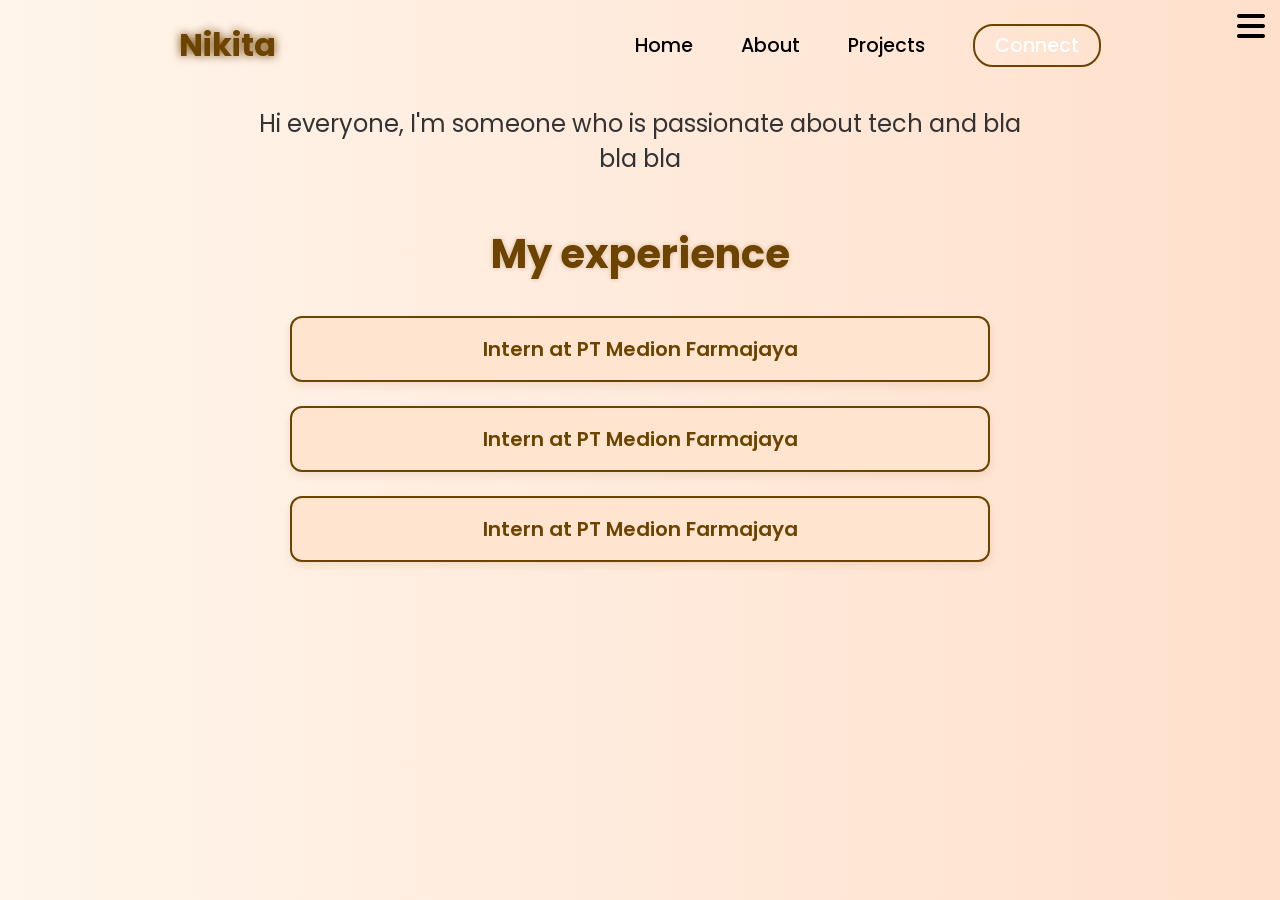
==== about.html @ f9748434 "Add files via upload" ====
<!DOCTYPE html>
<html lang="en">
<head>
  <meta charset="UTF-8" />
  <meta name="viewport" content="width=device-width, initial-scale=1.0" />
  <title>Amelia Portfolio</title>

  <!-- External Styles & AOS -->
  <link rel="stylesheet" href="style.css" />
  <link rel="stylesheet" href="https://cdnjs.cloudflare.com/ajax/libs/font-awesome/6.7.1/css/all.min.css" />
  <link rel="stylesheet" href="https://unpkg.com/aos@next/dist/aos.css" />
</head>
<body>
    <div id="navbar-placeholder"></div>

  <!-- MAIN CONTENT -->
  <p class="p-about">Hi everyone, I'm someone who is passionate about tech and bla bla bla</p>
  <h2 class="about-header">My experience</h2>
  <div class="experience-box">
    <div class="experience-header"><h1>Intern at PT Medion Farmajaya</h1></div>
    <div class="experience-header"><h1>Intern at PT Medion Farmajaya</h1></div>
    <div class="experience-header"><h1>Intern at PT Medion Farmajaya</h1></div>
  </div>
  <script>
    fetch("navbar.html")
              .then(response => response.text())
              .then(data => {
                document.getElementById("navbar-placeholder").innerHTML = data;
              });
  </script>

  <!-- AOS + NAV JS -->
  <script src="https://unpkg.com/aos@next/dist/aos.js"></script>
  <script>
    AOS.init();

    // NAVBAR TOGGLE
    const hamburg = document.getElementById("hamburg");
    const cancel = document.getElementById("cancel");
    const dropdown = document.getElementById("dropdown");

    hamburg.addEventListener("click", () => {
      dropdown.style.transform = "translateY(0)";
    });

    cancel.addEventListener("click", () => {
      dropdown.style.transform = "translateY(-500px)";
    });
  </script>
</body>
</html>
---- style.css ----
@import url('https://fonts.googleapis.com/css2?family=Poppins:wght@100;200;300;400;500;600&display=swap');

*{
    padding: 0;
    margin: 0;
    font-family: 'Poppins', sans-serif;
    box-sizing: border-box;
}

html{
    overflow-x: hidden;
}

body{
    width: 100%;
    height: 100vh;
    overflow: hidden;
    background: linear-gradient(to right, rgb(255,255,255), rgb(254,215,173));
}

nav{
    width: 100%;
    height: 10vh;
    position: sticky;
}


.nav-container{
    width: 100%;
    height: 100%;
    display: flex;
    justify-content: space-around;
    align-items: center;
}

.logo{
    color: black;
    font-size: 2rem;
    font-weight: bolder;
}

.logo span{
    color: rgb(109,67, 0);
    text-shadow: 0 0 10px rgb(109,67, 0);
}

.hamburg, .cancel{
    cursor: pointer;
    position: absolute;
    right: 15px;
    top: 10px;
    color: black;
    font-size: 2rem;
    display: none;
}

.nav-container .links {
    display: flex;
    gap: 3rem;
    align-items: center;
}

.nav-container .links a{
    position: relative;
    font-size: 1.2rem;
    color: black;
    text-decoration: none;
    font-weight: 500;
    transform: 0.3s linear;
}

.nav-container .links a::before{
    position: absolute;
    content: "";
    bottom: -3px;
    left: 0;
    width: 0%;
    height: 3px;
    background-color: rgb(109,67, 0);
    transition: 0.2s linear;
}

.nav-container .links a:hover::before{
    width: 100%;
}

.nav-container .contact-btn{
    background-color: transparent;
    padding: 5px 20px;
    border-radius: 20px;
    border: 2px solid rgb(109,67, 0);
    transition: 0.2s linear;
}

.nav-container .contact-btn a{
    color: white;
    transition: 0.3s linear;
}

.nav-container .contact-btn:hover, .nav-container .contact-btn:hover a{
    background-color: rgb(109,67, 0);
    color: white;
}

.nav-container .links a:hover{
    color: rgb(109,67, 0);
}

.dropdown{
    z-index: 100;
    position: absolute;
    top: 0;
    transform: translateY(-500px);
    width: 100%;
    height: auto;
    backdrop-filter: brightness(40%) blur(3px);
    box-shadow: 0 0 20px black;
    transition: 0.2s linear;
}

.dropdown .links a{
    color: white;
    display: flex;
    text-decoration: none;
    justify-content: center;
    padding: 15px 0;
    align-items: center;
    transition: 0.2s linear;
}

.dropdown .links a:hover{
    background-color: rgb(109,67, 0);
}

section{
    width: 100%;
    height: 90vh;
}

.main-container{
    width: 100%;
    height: 100%;
    display: flex;
    justify-content: space-evenly;
    align-items: center;
}

.main-container .image{
    z-index: -1;
    width: 50%;
}

.main-container .image img{
    width: 100%;
}

.main-container .content{
    color: black;
    width: 40%;
    min-height: 100px;
}

.content h1{
    font-size: clamp(1rem, 2rem + 5vw, 3rem);
}

.content h1 span{
    color: rgb(109,67, 0);
    text-shadow: 0 0 10px rgb(109,67, 0);
}

.content .typewriter{
    font-weight: 600;
    font-size: clamp(1rem, 1rem + 5vw, 2rem);
}

.content .typewriter span{
    color: rgb(109,67, 0);
    font-size: 2.5rem;
    text-shadow: 0 0 5px rgb(109,67, 0);
    position: relative;
    transition: 0.3s linear;
}

.typewriter span::before{
    content: "Developer";
    animation: words 15s infinite;
}

.typewriter span::after{
    content: "";
    position: absolute;
    width: calc(100% + 8px);
    height: 100%;
    border-left: 3px solid black;
    animation:  cursor 0.6s linear infinite;
}

@keyframes cursor {
    to{
        border-left: 3px solid #b74b4b;
    }
}

@keyframes words {
    0%, 33%{
        content: "Developer";
    }
    34%, 66%{
        content: "Designer";
    }
    67%, 100%{
        content: "Youtuber";
    }
}

.content p{
    font-size: clamp(0.4rem, 0.2rem + 9vw, 1rem);
    margin: 10px 0;
}

.social-links i{
    display: inline-flex;
    justify-content: center;
    align-items: center;
    width: 3rem;
    height: 3rem;
    background-color:transparent;
    border: 0.2rem solid rgb(109,67, 0);
    border-radius: 50%;
    color:rgb(109,67, 0);
    margin: 5px 10px;
    font-size: 1.5rem;
    transition: 0.2s linear;
}

.social-links i:hover{
    scale: 1.3;
    color: white;
    background-color: rgb(109,67, 0);
    filter: drop-shadow(0 0 10px rgb(109,67,0));
}

.content button{
    width: 40%;
    height: 6vh;
    margin: 30px;
    background-color: rgb(109,67, 0);
    color: white;
    border: none;
    outline: none;
    font-size: 100%;
    font-weight: 700;
    border-radius: 5px;
    transition: 0.2s linear;
}

.content button:hover{
 scale: 1.1;
 color: rgb(109,67, 0);
 border: 2px solid rgb(109,67, 0);
 background-color: transparent;
 font-weight: 700;
 box-shadow: 0 0 40px rgb(109,67, 0);
}

@media (max-width:884px) {
    body{
        overflow-y: visible;
    }

    nav .logo{
        position: absolute;
        top: 16px;
        left: 15px;
        font-size: 1.5rem;
    }

    .main-container{
        display: flex;
        flex-direction: column;
    }

    .nav-container .links{
        display: none;
    }

    .hamburg,.cancel{
        display: block;
    }

    .main-container .content{
        width: 80%;
    }

    .social-links i{
        width: 2.5rem;
        height: 2.5rem;
        font-size: 1.5rem;
    }
    .cancel{
        color: white;
    }

    .main-container .image{
        width: 80%;
        margin-bottom: 0px;
    }
}
/* Outer wrapper to center the project container */
/* Full-page scrollable layout */
body, html {
    margin: 0;
    padding: 0;
    height: 100%;
    font-family: 'Montserrat', sans-serif;
    background: linear-gradient(to right, #fff5eb, #ffe0cc);
    overflow-y: scroll;
  }
  
  /* Wrapper for all content */
  .projects-page {
    padding: 3rem 1rem;
    max-width: 900px;
    margin: 0 auto;
    text-align: center;
  }
  
  /* Title */
  .projects-page h1 {
    font-size: 2.5rem;
    margin-bottom: 2rem;
  }
  
  /* Container that stacks all project cards */
  .projects-container {
    display: flex;
    flex-direction: column;
    gap: 2rem;
  }
  
  /* Individual project block */
  .project-card {
    background:rgb(255, 194, 159);
    border-radius: 16px;
    padding: 2rem;
    box-shadow: 0 4px 12px rgba(0, 0, 0, 0.1);
    text-align: center;
  }
  
  /* Image */
  .project-image {
    width: 100%;
    max-width: 400px;
    height: auto;
    border-radius: 12px;
    margin-bottom: 1.5rem;
  }
  
  /* Headings and paragraph */
  .project-card h2 {
    font-size: 2rem;
    margin: 0 0 1rem;
    font-weight: 700;
  }
  
  .project-card p {
    font-size: 1.1rem;
    font-weight: 500;
    color: rgb(109,67,0);
    margin: 0;
  }
  .viewproject-button button {
    background-color: #f6dbc2;
    color:rgb(109,67,0);
    border: none;
    padding: 0.6rem 1.2rem;
    border-radius: 8px;
    font-size: 1rem;
    cursor: pointer;
    transition: background-color 0.3s ease;
  }
  
  .viewproject-button button:hover {
    background-color: #fca554;
  }
  
  /* About Section */
.about-header {
    font-size: 2.5rem;
    font-weight: 700;
    color: rgb(109, 67, 0);
    text-align: center;
    margin-top: 2rem;
    text-shadow: 0 0 5px rgba(109, 67, 0, 0.3);
  }
  
  .p-about {
    max-width: 800px;
    margin: 1rem auto 3rem;
    text-align: center;
    font-size: 1.5rem;
    color: #333;
    padding: 0 1rem;
  }
  
  /* Experience Section */
  .experience-box {
    display: flex;
    flex-direction: column;
    align-items: center;
    gap: 1.5rem;
    padding: 2rem 1rem;
    max-width: 900px;
    margin: 0 auto;
  }
  
  /* Individual Experience Item */
  .experience-header {
    background: rgb(255, 228, 207);
    border: 2px solid rgb(109, 67, 0);
    border-radius: 12px;
    padding: 1rem 2rem;
    width: 100%;
    max-width: 700px;
    text-align: center;
    box-shadow: 0 4px 8px rgba(109, 67, 0, 0.1);
    transition: transform 0.3s ease;
  }
  
  .experience-header:hover {
    transform: translateY(-5px);
  }
  
  .experience-header h1 {
    font-size: 1.25rem;
    color: rgb(109, 67, 0);
    font-weight: 600;
  }
  
  /* Responsive Tweaks */
  @media (max-width: 600px) {
    .about-header {
      font-size: 2rem;
    }
  
    .experience-header h1 {
      font-size: 1rem;
    }
  
    .experience-box {
      padding: 1rem;
    }
  }
  /* Form Container */
form {
    max-width: 500px;
    margin: 2rem auto;
    background-color: #fff3e6;
    padding: 2rem;
    border-radius: 12px;
    box-shadow: 0 4px 15px rgba(109, 67, 0, 0.2);
  }
  
  /* Heading */
  form h1,
  body > h1 {
    text-align: center;
    font-size: 2.2rem;
    color: rgb(109, 67, 0);
    margin-bottom: 1.5rem;
  }
  
  /* Form Labels */
  form label {
    display: block;
    margin-bottom: 0.5rem;
    font-weight: 600;
    color: rgb(109, 67, 0);
  }
  
  /* Inputs */
  .form-control {
    width: 100%;
    padding: 0.6rem 1rem;
    font-size: 1rem;
    border: 2px solid rgb(247, 200, 157);
    border-radius: 8px;
    margin-bottom: 1rem;
    outline: none;
    transition: 0.3s ease-in-out;
    background-color: #fff;
  }
  
  .form-control:focus {
    border-color: rgb(109, 67, 0);
    box-shadow: 0 0 5px rgb(109, 67, 0);
  }
  
  /* Small helper text */
  .form-text {
    font-size: 0.85rem;
    color: #7a5b39;
    margin-top: -0.5rem;
    margin-bottom: 1rem;
    display: block;
  }
  
  /* Checkbox */
  .form-check {
    display: flex;
    align-items: center;
    margin-bottom: 1.5rem;
  }
  
  .form-check-input {
    margin-right: 10px;
    accent-color: rgb(109, 67, 0);
  }
  
  .form-check-label {
    color: rgb(109, 67, 0);
  }
  
  /* Submit Button */
  .btn-primary {
    background-color: rgb(109, 67, 0);
    color: white;
    padding: 0.6rem 1.5rem;
    border: none;
    border-radius: 8px;
    font-size: 1rem;
    font-weight: 600;
    cursor: pointer;
    transition: background-color 0.3s ease, transform 0.2s ease;
  }
  
  .btn-primary:hover {
    background-color: #fca554;
    transform: scale(1.05);
  }
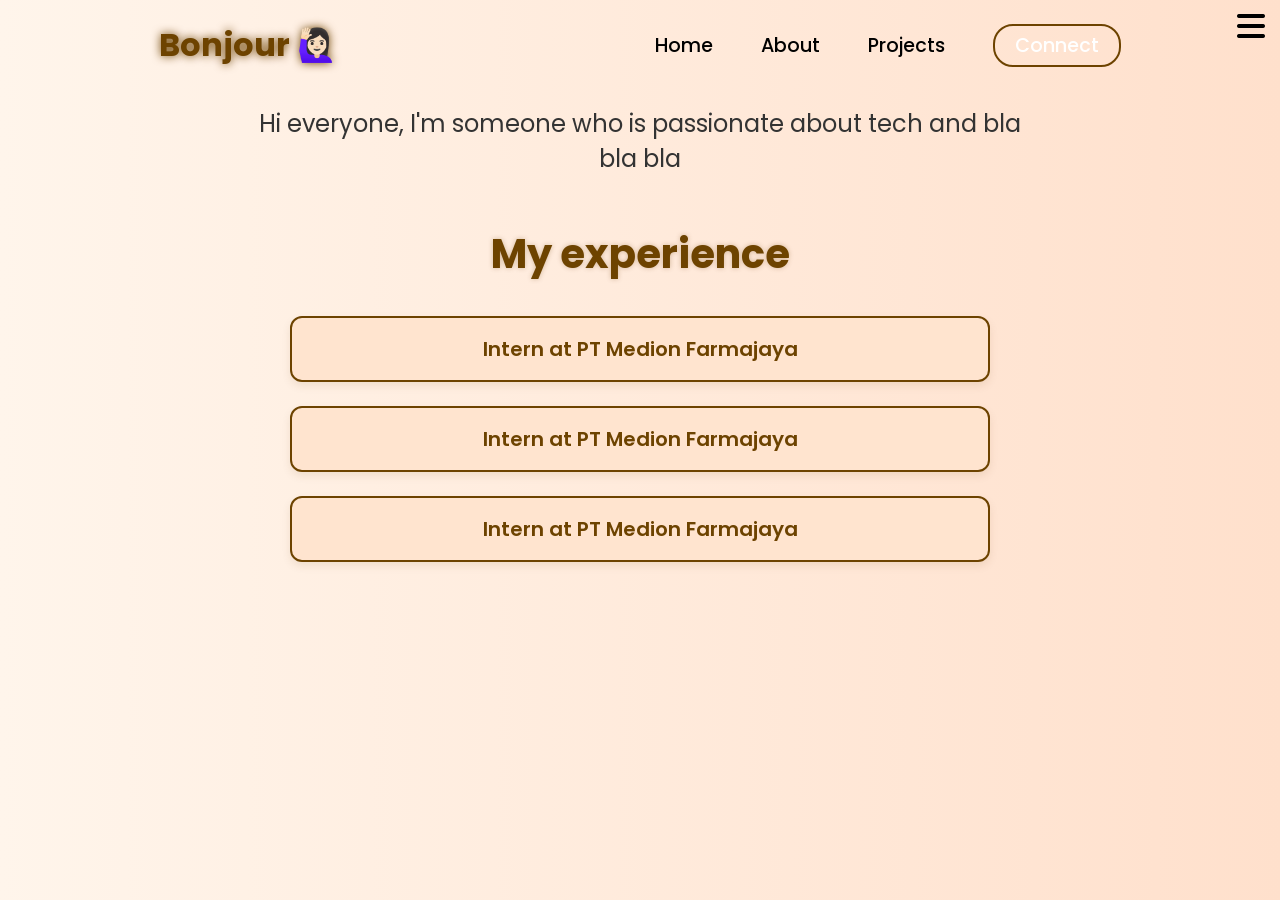
==== commit 3da2e603: "." ====
--- a/about.html
+++ b/about.html
@@ -3,7 +3,7 @@
 <head>
   <meta charset="UTF-8" />
   <meta name="viewport" content="width=device-width, initial-scale=1.0" />
-  <title>Amelia Portfolio</title>
+  <title> NikitaPortfolio</title>
 
   <!-- External Styles & AOS -->
   <link rel="stylesheet" href="style.css" />
--- a/style.css
+++ b/style.css
@@ -144,12 +144,12 @@
     justify-content: space-evenly;
     align-items: center;
 }
-
-.main-container .image{
-    z-index: -1;
-    width: 50%;
-}
-
+.main-container .image {
+  position: relative;
+  z-index: 1;
+  width: 45%;
+  max-width: 350px; /* caps the image size on large screens */
+}
 .main-container .image img{
     width: 100%;
 }
@@ -204,13 +204,13 @@
 
 @keyframes words {
     0%, 33%{
-        content: "Developer";
+        content: "CS Student";
     }
     34%, 66%{
-        content: "Designer";
+        content: "Full-Stack Developer";
     }
     67%, 100%{
-        content: "Youtuber";
+        content: "Tech Explorer";
     }
 }
 
@@ -371,6 +371,7 @@
     margin: 0;
   }
   .viewproject-button button {
+    margin-top: 1rem;
     background-color: #f6dbc2;
     color:rgb(109,67,0);
     border: none;
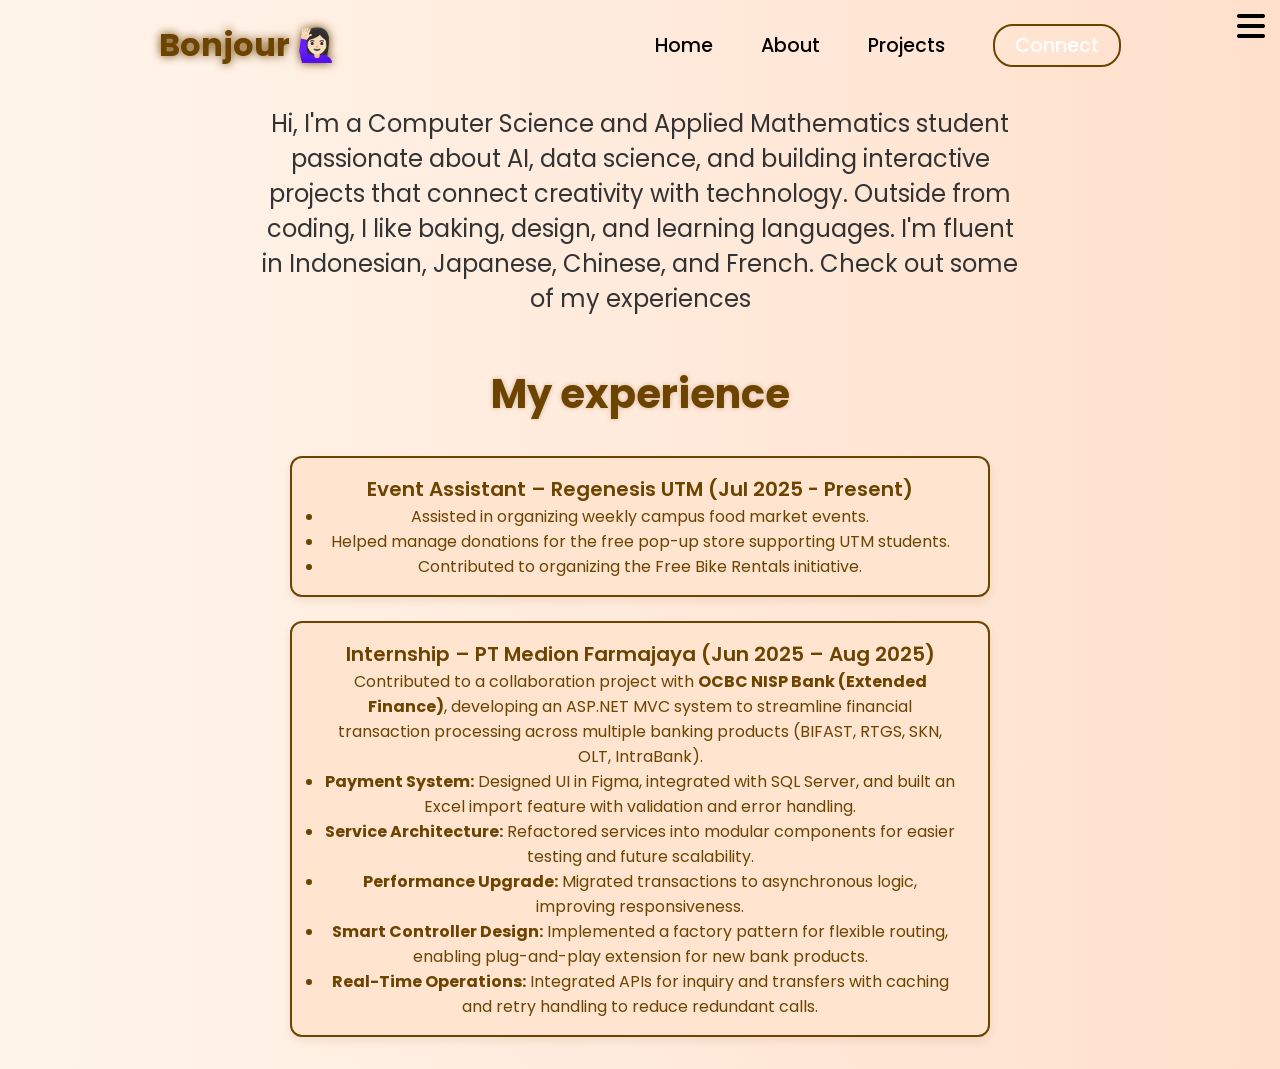
==== commit 2507d4e3: "." ====
--- a/about.html
+++ b/about.html
@@ -14,12 +14,35 @@
     <div id="navbar-placeholder"></div>
 
   <!-- MAIN CONTENT -->
-  <p class="p-about">Hi everyone, I'm someone who is passionate about tech and bla bla bla</p>
+  <p class="p-about">Hi, I'm a Computer Science and Applied Mathematics student passionate about AI, data science, 
+  and building interactive projects that connect creativity with technology. Outside from coding, I like baking, design, and learning languages. 
+I'm fluent in Indonesian, Japanese, Chinese, and French. Check out some of my experiences</p>
   <h2 class="about-header">My experience</h2>
   <div class="experience-box">
-    <div class="experience-header"><h1>Intern at PT Medion Farmajaya</h1></div>
-    <div class="experience-header"><h1>Intern at PT Medion Farmajaya</h1></div>
-    <div class="experience-header"><h1>Intern at PT Medion Farmajaya</h1></div>
+    <div class="experience-header">
+  <h1>Event Assistant – Regenesis UTM (Jul 2025 - Present)</h1>
+  <ul>
+    <li>Assisted in organizing weekly campus food market events.</li>
+    <li>Helped manage donations for the free pop-up store supporting UTM students.</li>
+    <li>Contributed to organizing the Free Bike Rentals initiative.</li>
+  </ul>
+</div>
+   <div class="experience-header">
+  <h1>Internship – PT Medion Farmajaya (Jun 2025 – Aug 2025)</h1>
+  <p>
+    Contributed to a collaboration project with <strong>OCBC NISP Bank (Extended Finance)</strong>, 
+    developing an ASP.NET MVC system to streamline financial transaction processing across multiple banking products 
+    (BIFAST, RTGS, SKN, OLT, IntraBank).
+  </p>
+  <ul>
+    <li><strong>Payment System:</strong> Designed UI in Figma, integrated with SQL Server, and built an Excel import feature with validation and error handling.</li>
+    <li><strong>Service Architecture:</strong> Refactored services into modular components for easier testing and future scalability.</li>
+    <li><strong>Performance Upgrade:</strong> Migrated transactions to asynchronous logic, improving responsiveness.</li>
+    <li><strong>Smart Controller Design:</strong> Implemented a factory pattern for flexible routing, enabling plug-and-play extension for new bank products.</li>
+    <li><strong>Real-Time Operations:</strong> Integrated APIs for inquiry and transfers with caching and retry handling to reduce redundant calls.</li>
+  </ul>
+</div>
+  
   </div>
   <script>
     fetch("navbar.html")
--- a/style.css
+++ b/style.css
@@ -11,11 +11,12 @@
     overflow-x: hidden;
 }
 
-body{
-    width: 100%;
-    height: 100vh;
-    overflow: hidden;
+body {
+    width: 100%;
+    min-height: 100vh;  
+    overflow-x: hidden;  
     background: linear-gradient(to right, rgb(255,255,255), rgb(254,215,173));
+    overflow-y: scroll;
 }
 
 nav{
@@ -307,84 +308,101 @@
         margin-bottom: 0px;
     }
 }
-/* Outer wrapper to center the project container */
-/* Full-page scrollable layout */
+/* Reset + page base */
 body, html {
-    margin: 0;
-    padding: 0;
-    height: 100%;
-    font-family: 'Montserrat', sans-serif;
-    background: linear-gradient(to right, #fff5eb, #ffe0cc);
-    overflow-y: scroll;
-  }
-  
-  /* Wrapper for all content */
-  .projects-page {
-    padding: 3rem 1rem;
-    max-width: 900px;
-    margin: 0 auto;
-    text-align: center;
-  }
-  
-  /* Title */
-  .projects-page h1 {
-    font-size: 2.5rem;
-    margin-bottom: 2rem;
-  }
-  
-  /* Container that stacks all project cards */
-  .projects-container {
-    display: flex;
-    flex-direction: column;
-    gap: 2rem;
-  }
-  
-  /* Individual project block */
-  .project-card {
-    background:rgb(255, 194, 159);
-    border-radius: 16px;
-    padding: 2rem;
-    box-shadow: 0 4px 12px rgba(0, 0, 0, 0.1);
-    text-align: center;
-  }
-  
-  /* Image */
-  .project-image {
-    width: 100%;
-    max-width: 400px;
-    height: auto;
-    border-radius: 12px;
-    margin-bottom: 1.5rem;
-  }
-  
-  /* Headings and paragraph */
-  .project-card h2 {
-    font-size: 2rem;
-    margin: 0 0 1rem;
-    font-weight: 700;
-  }
-  
-  .project-card p {
-    font-size: 1.1rem;
-    font-weight: 500;
-    color: rgb(109,67,0);
-    margin: 0;
-  }
-  .viewproject-button button {
-    margin-top: 1rem;
-    background-color: #f6dbc2;
-    color:rgb(109,67,0);
-    border: none;
-    padding: 0.6rem 1.2rem;
-    border-radius: 8px;
-    font-size: 1rem;
-    cursor: pointer;
-    transition: background-color 0.3s ease;
-  }
-  
-  .viewproject-button button:hover {
-    background-color: #fca554;
-  }
+  margin: 0;
+  padding: 0;
+  min-height: 100%;
+  font-family: 'Montserrat', sans-serif;
+  background: linear-gradient(to right, #fff5eb, #ffe0cc);
+  color: rgb(109, 67, 0);
+}
+
+/* Wrapper for the projects page */
+.projects-page {
+  padding: 3rem 1rem;
+  max-width: 900px;
+  margin: 0 auto;
+  text-align: center;
+}
+
+/* Page title */
+.projects-page h1 {
+  font-size: 2.5rem;
+  margin-bottom: 2.5rem;
+  font-weight: 800;
+}
+
+/* Container for all project cards */
+.projects-container {
+  display: flex;
+  flex-direction: column;
+  gap: 2.5rem;
+}
+
+/* Project card */
+.project-card {
+  background: rgb(255, 194, 159);
+  border-radius: 16px;
+  padding: 2rem;
+  box-shadow: 0 6px 16px rgba(0, 0, 0, 0.15);
+  text-align: center;
+  transition: transform 0.25s ease, box-shadow 0.25s ease;
+  min-height: 220px; /* ensures card is visible even w/o image */
+}
+
+.project-card:hover {
+  transform: translateY(-6px);
+  box-shadow: 0 10px 24px rgba(0, 0, 0, 0.25);
+}
+
+/* Image styling */
+.project-image {
+  width: 100%;
+  max-width: 400px;
+  height: auto;
+  border-radius: 12px;
+  margin-bottom: 1.5rem;
+  display: block;
+  margin-left: auto;
+  margin-right: auto;
+}
+
+/* Headings */
+.project-card h2 {
+  font-size: 1.8rem;
+  margin: 0 0 1rem;
+  font-weight: 700;
+}
+
+/* Paragraph */
+.project-card p {
+  font-size: 1.05rem;
+  margin: 0 0 1.2rem;
+  line-height: 1.6;
+}
+
+/* Button wrapper */
+.viewproject-button {
+  margin-top: 1rem;
+}
+
+.viewproject-button button {
+  background-color: #f6dbc2;
+  color: rgb(109, 67, 0);
+  border: none;
+  padding: 0.7rem 1.4rem;
+  border-radius: 8px;
+  font-size: 1rem;
+  font-weight: 600;
+  cursor: pointer;
+  transition: background-color 0.3s ease, transform 0.2s ease;
+}
+
+.viewproject-button button:hover {
+  background-color: #fca554;
+  transform: scale(1.05);
+}
   
   /* About Section */
 .about-header {
@@ -541,5 +559,77 @@
     transform: scale(1.05);
   }
 
-  
-  +.social-links {
+  display: flex;
+  gap: 20px;
+  margin-top: 20px;
+}
+
+.social-links a {
+  display: flex;
+  align-items: center;
+  justify-content: center;
+  width: 55px;
+  height: 55px;
+  border-radius: 50%;
+  border: 2px solid #5a3e1b;
+  opacity: 0;                /* start hidden */
+  transform: translateY(20px); /* start slightly lower */
+  animation: fadeInUp 0.8s ease forwards;
+}
+
+.social-links a:nth-child(1) { animation-delay: 0.3s; }
+.social-links a:nth-child(2) { animation-delay: 0.6s; }
+.social-links a:nth-child(3) { animation-delay: 0.9s; }
+.social-links a:nth-child(4) { animation-delay: 1.2s; }
+
+@keyframes fadeInUp {
+  from {
+    opacity: 0;
+    transform: translateY(20px);
+  }
+  to {
+    opacity: 1;
+    transform: translateY(0);
+  }
+}
+
+.social-links a:hover {
+  background: #5a3e1b;
+  transform: scale(1.1);
+}
+
+.social-links svg {
+  width: 28px;
+  height: 28px;
+  fill: #5a3e1b;
+  transition: fill 0.3s ease;
+}
+
+.social-links a:hover svg {
+  fill: #fff;
+}
+.skills {
+  margin: 15px 0;
+  display: flex;
+  justify-content: center; 
+  flex-wrap: wrap;
+  gap: 10px;
+}
+
+.skills span {
+  background: #fff;
+  color: #5a3e1b; /* match your brown accent */
+  border: 1.5px solid #5a3e1b;
+  padding: 6px 12px;
+  border-radius: 20px;
+  font-size: 0.85rem;
+  font-weight: 500;
+  transition: all 0.3s ease;
+}
+
+.skills span:hover {
+  background: #5a3e1b;
+  color: #fff;
+  transform: scale(1.05);
+}
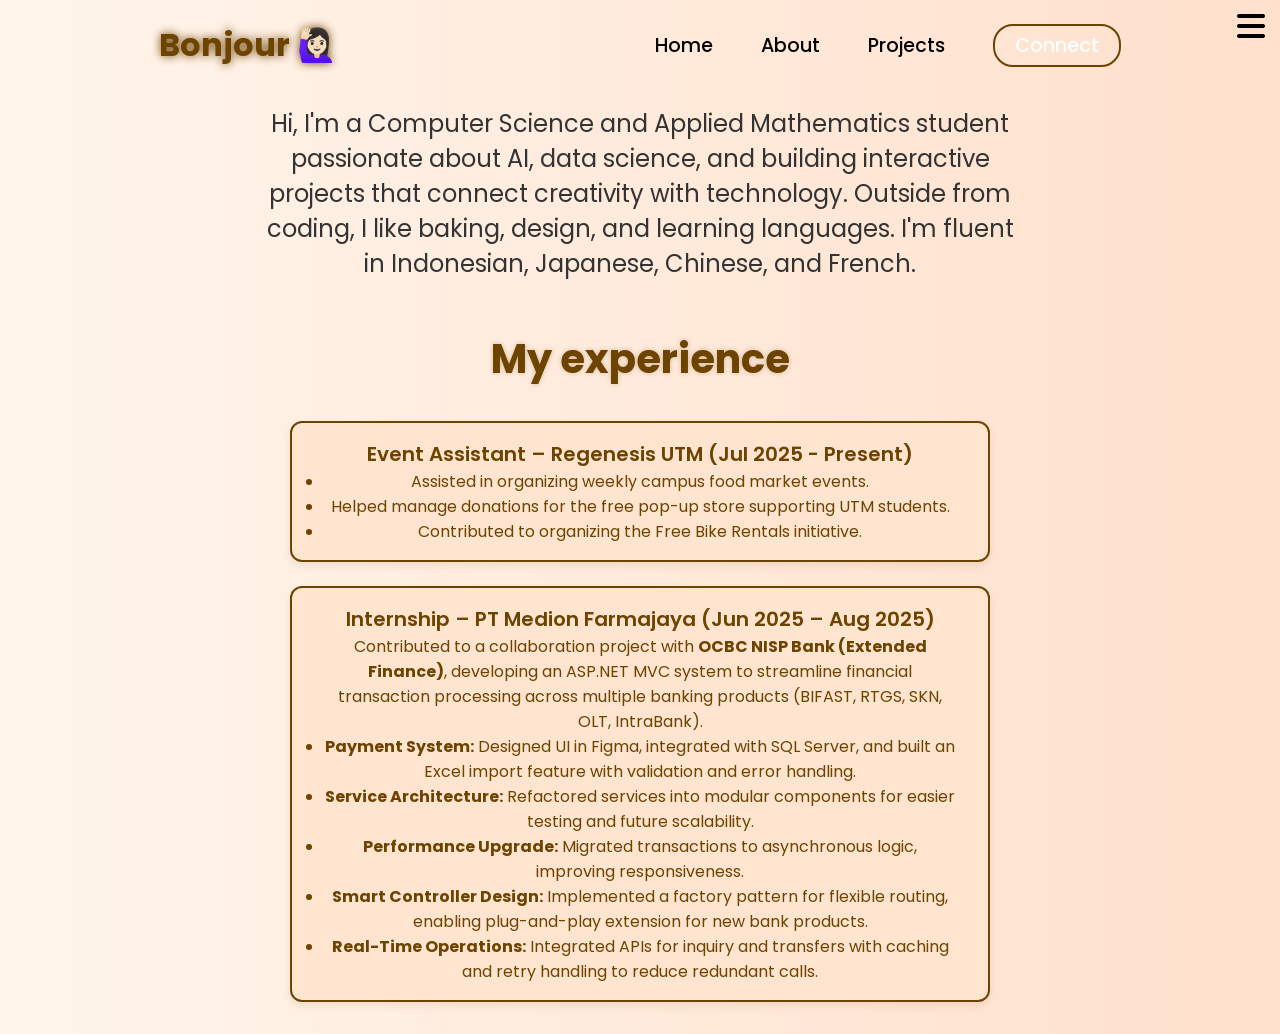
==== commit 31c655a4: "." ====
--- a/about.html
+++ b/about.html
@@ -16,7 +16,7 @@
   <!-- MAIN CONTENT -->
   <p class="p-about">Hi, I'm a Computer Science and Applied Mathematics student passionate about AI, data science, 
   and building interactive projects that connect creativity with technology. Outside from coding, I like baking, design, and learning languages. 
-I'm fluent in Indonesian, Japanese, Chinese, and French. Check out some of my experiences</p>
+I'm fluent in Indonesian, Japanese, Chinese, and French. </p>
   <h2 class="about-header">My experience</h2>
   <div class="experience-box">
     <div class="experience-header">
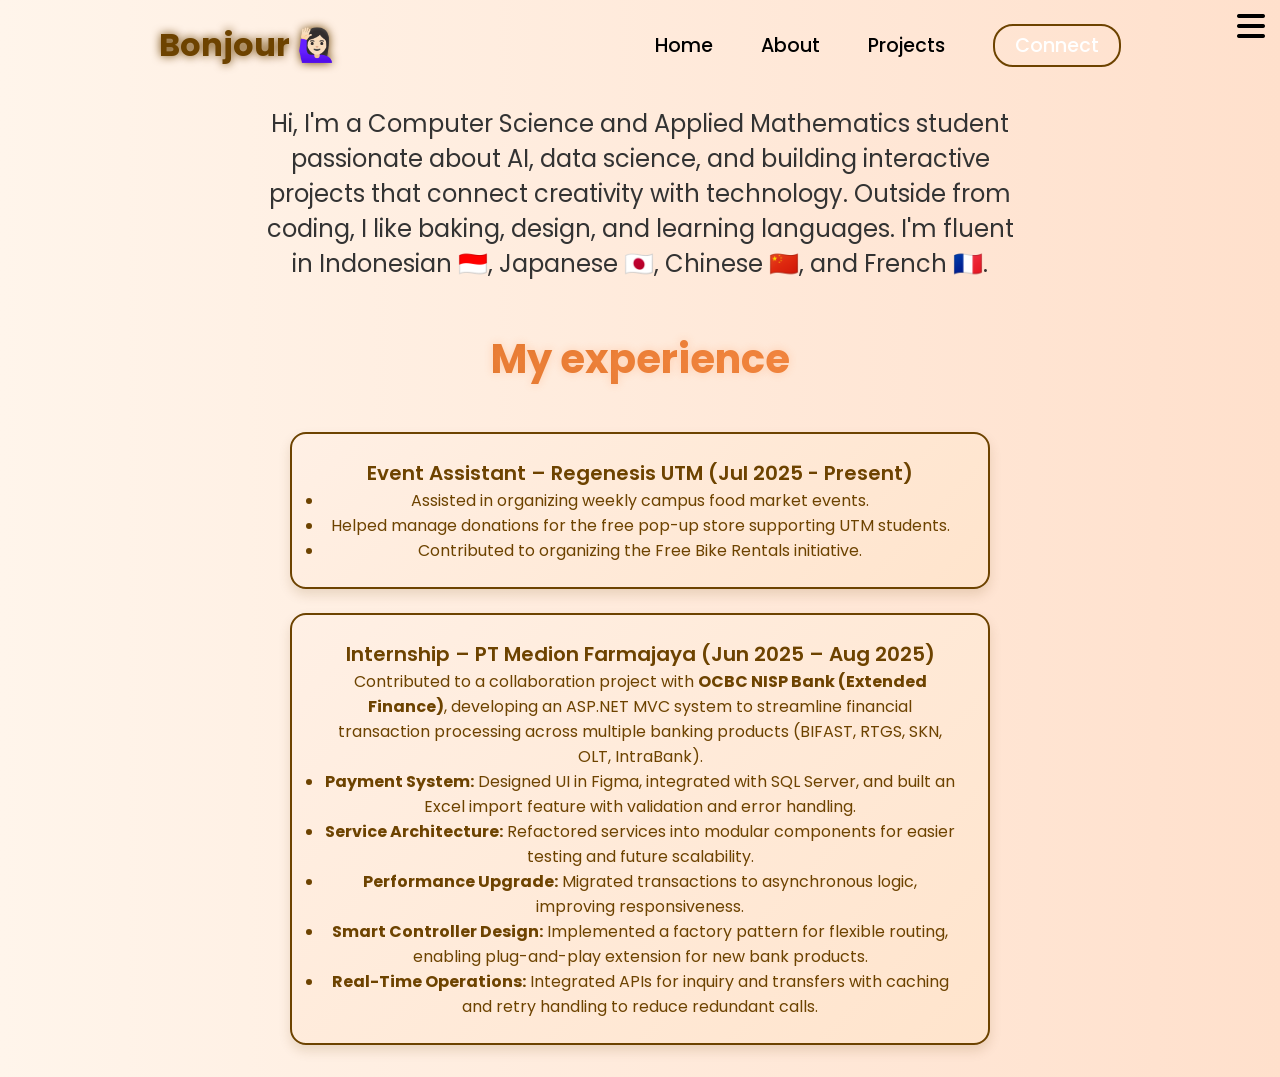
==== commit eccfca94: "." ====
--- a/about.html
+++ b/about.html
@@ -16,7 +16,7 @@
   <!-- MAIN CONTENT -->
   <p class="p-about">Hi, I'm a Computer Science and Applied Mathematics student passionate about AI, data science, 
   and building interactive projects that connect creativity with technology. Outside from coding, I like baking, design, and learning languages. 
-I'm fluent in Indonesian, Japanese, Chinese, and French. </p>
+I'm fluent in Indonesian 🇮🇩, Japanese 🇯🇵, Chinese 🇨🇳, and French 🇫🇷. </p>
   <h2 class="about-header">My experience</h2>
   <div class="experience-box">
     <div class="experience-header">
--- a/style.css
+++ b/style.css
@@ -406,14 +406,28 @@
   
   /* About Section */
 .about-header {
-    font-size: 2.5rem;
-    font-weight: 700;
-    color: rgb(109, 67, 0);
-    text-align: center;
-    margin-top: 2rem;
-    text-shadow: 0 0 5px rgba(109, 67, 0, 0.3);
-  }
-  
+  font-size: 2.5rem;
+  font-weight: 700;
+  text-align: center;
+  margin-top: 2rem;
+  background: linear-gradient(90deg, #d2691e, #ff914d);
+  -webkit-background-clip: text;
+  -webkit-text-fill-color: transparent;
+  text-shadow: 0 0 8px rgba(255, 145, 77, 0.3);
+}
+  
+.about-header::after {
+  content: '';
+  display: block;
+  margin: 0.5rem auto 0;
+  width: 0%;
+  height: 3px;
+  background: #ff914d;
+  transition: width 0.3s ease-in-out;
+}
+.about-header:hover::after {
+  width: 40%;
+}
   .p-about {
     max-width: 800px;
     margin: 1rem auto 3rem;
@@ -436,20 +450,21 @@
   
   /* Individual Experience Item */
   .experience-header {
-    background: rgb(255, 228, 207);
-    border: 2px solid rgb(109, 67, 0);
-    border-radius: 12px;
-    padding: 1rem 2rem;
-    width: 100%;
-    max-width: 700px;
-    text-align: center;
-    box-shadow: 0 4px 8px rgba(109, 67, 0, 0.1);
-    transition: transform 0.3s ease;
-  }
-  
-  .experience-header:hover {
-    transform: translateY(-5px);
-  }
+  background: linear-gradient(135deg, #fff0e5, #ffe4cc);
+  border: 2px solid rgb(109, 67, 0);
+  border-radius: 16px;
+  padding: 1.5rem 2rem;
+  width: 100%;
+  max-width: 700px;
+  text-align: center;
+  box-shadow: 0 6px 12px rgba(109, 67, 0, 0.15);
+  transition: transform 0.3s ease, box-shadow 0.3s ease;
+}
+
+.experience-header:hover {
+  transform: translateY(-8px);
+  box-shadow: 0 12px 20px rgba(109, 67, 0, 0.25);
+}
   
   .experience-header h1 {
     font-size: 1.25rem;
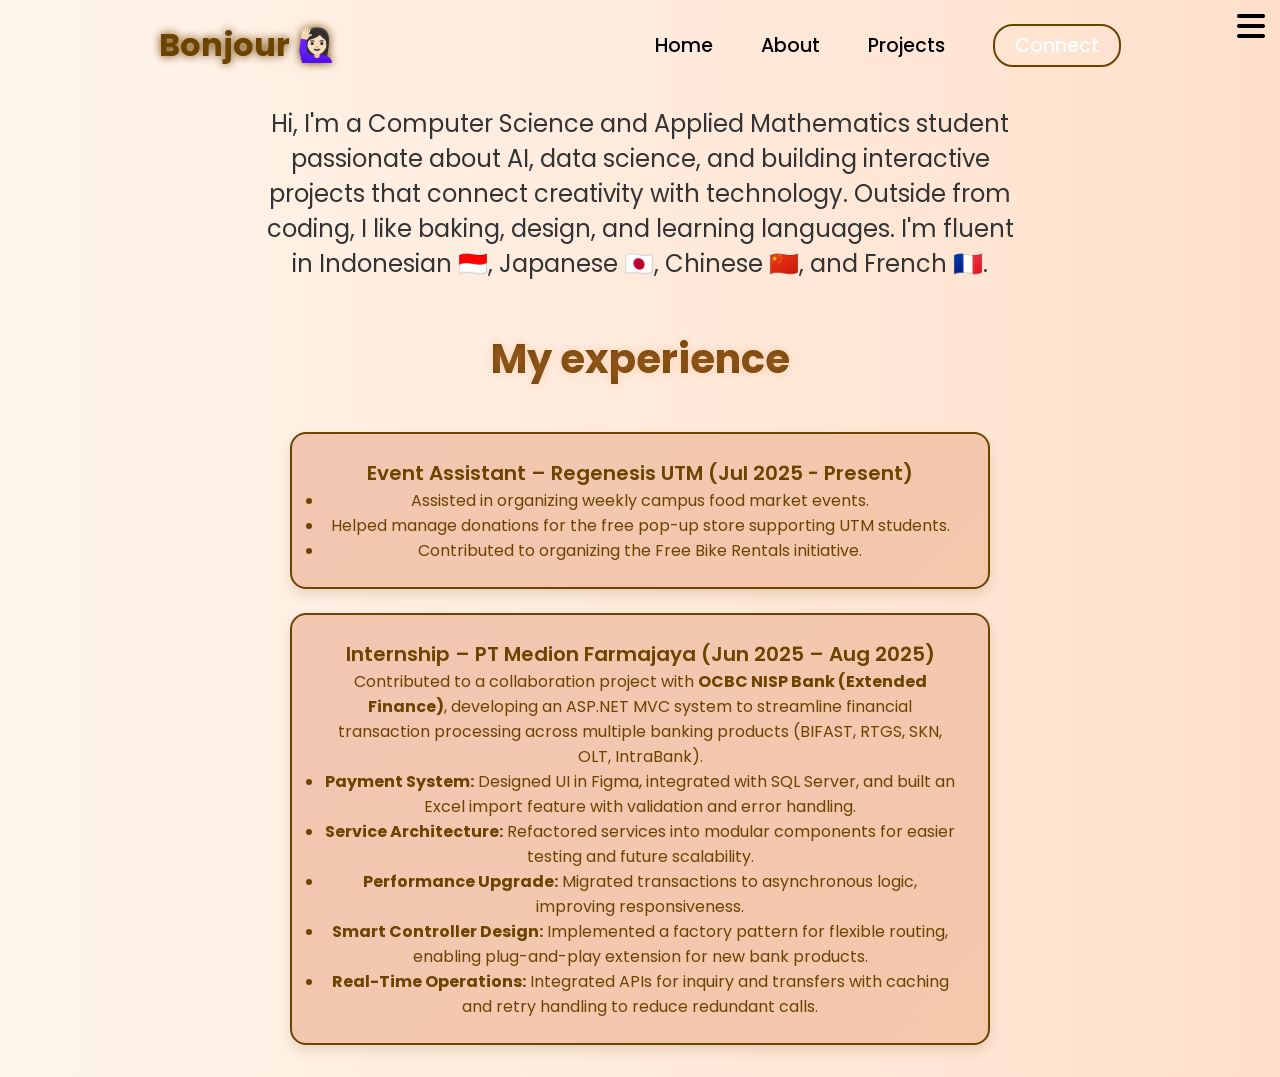
==== commit badfa6bf: "fix the hamburg" ====
--- a/about.html
+++ b/about.html
@@ -44,31 +44,30 @@
 </div>
   
   </div>
+
+
   <script>
-    fetch("navbar.html")
-              .then(response => response.text())
-              .then(data => {
-                document.getElementById("navbar-placeholder").innerHTML = data;
-              });
-  </script>
+  fetch("navbar.html")
+    .then(response => response.text())
+    .then(data => {
+      document.getElementById("navbar-placeholder").innerHTML = data;
 
-  <!-- AOS + NAV JS -->
-  <script src="https://unpkg.com/aos@next/dist/aos.js"></script>
-  <script>
-    AOS.init();
+      // Define the same functions that navbar.html calls
+      window.hamburg = function () {
+        const navbar = document.querySelector(".dropdown");
+        navbar.style.transform = "translateY(0)";
+      }
 
-    // NAVBAR TOGGLE
-    const hamburg = document.getElementById("hamburg");
-    const cancel = document.getElementById("cancel");
-    const dropdown = document.getElementById("dropdown");
+      window.cancel = function () {
+        const navbar = document.querySelector(".dropdown");
+        navbar.style.transform = "translateY(-500px)";
+      }
+    });
+</script>
 
-    hamburg.addEventListener("click", () => {
-      dropdown.style.transform = "translateY(0)";
-    });
-
-    cancel.addEventListener("click", () => {
-      dropdown.style.transform = "translateY(-500px)";
-    });
-  </script>
+<script src="https://unpkg.com/aos@next/dist/aos.js"></script>
+<script>
+  AOS.init({ offset: 0 });
+</script>
 </body>
 </html>
--- a/style.css
+++ b/style.css
@@ -23,6 +23,7 @@
     width: 100%;
     height: 10vh;
     position: sticky;
+    z-index: 99999;
 }
 
 
@@ -108,7 +109,7 @@
 }
 
 .dropdown{
-    z-index: 100;
+    z-index: 9999;
     position: absolute;
     top: 0;
     transform: translateY(-500px);
@@ -152,13 +153,15 @@
   max-width: 350px; /* caps the image size on large screens */
 }
 .main-container .image img{
-    width: 100%;
+    width: 45%;
+    z-index: inherit;
 }
 
 .main-container .content{
     color: black;
     width: 40%;
     min-height: 100px;
+    z-index: inherit;
 }
 
 .content h1{
@@ -410,7 +413,7 @@
   font-weight: 700;
   text-align: center;
   margin-top: 2rem;
-  background: linear-gradient(90deg, #d2691e, #ff914d);
+  background: linear-gradient(90deg, rgb(109, 67, 10), rgb(109, 67, 10));
   -webkit-background-clip: text;
   -webkit-text-fill-color: transparent;
   text-shadow: 0 0 8px rgba(255, 145, 77, 0.3);
@@ -438,19 +441,19 @@
   }
   
   /* Experience Section */
-  .experience-box {
-    display: flex;
-    flex-direction: column;
-    align-items: center;
-    gap: 1.5rem;
-    padding: 2rem 1rem;
-    max-width: 900px;
-    margin: 0 auto;
-  }
-  
-  /* Individual Experience Item */
-  .experience-header {
-  background: linear-gradient(135deg, #fff0e5, #ffe4cc);
+.experience-box {
+  display: flex;
+  flex-direction: column;
+  align-items: center;
+  gap: 1.5rem;
+  padding: 2rem 1rem;
+  max-width: 900px;
+  margin: 0 auto;
+}
+
+/* Individual Experience Item */
+.experience-header {
+  background: linear-gradient(135deg, #f1c7b2, #f3c8ab); /* same as project card */
   border: 2px solid rgb(109, 67, 0);
   border-radius: 16px;
   padding: 1.5rem 2rem;
@@ -465,12 +468,12 @@
   transform: translateY(-8px);
   box-shadow: 0 12px 20px rgba(109, 67, 0, 0.25);
 }
-  
-  .experience-header h1 {
-    font-size: 1.25rem;
-    color: rgb(109, 67, 0);
-    font-weight: 600;
-  }
+
+.experience-header h1 {
+  font-size: 1.25rem;
+  color: rgb(109, 67, 0);
+  font-weight: 600;
+}
   
   /* Responsive Tweaks */
   @media (max-width: 600px) {
